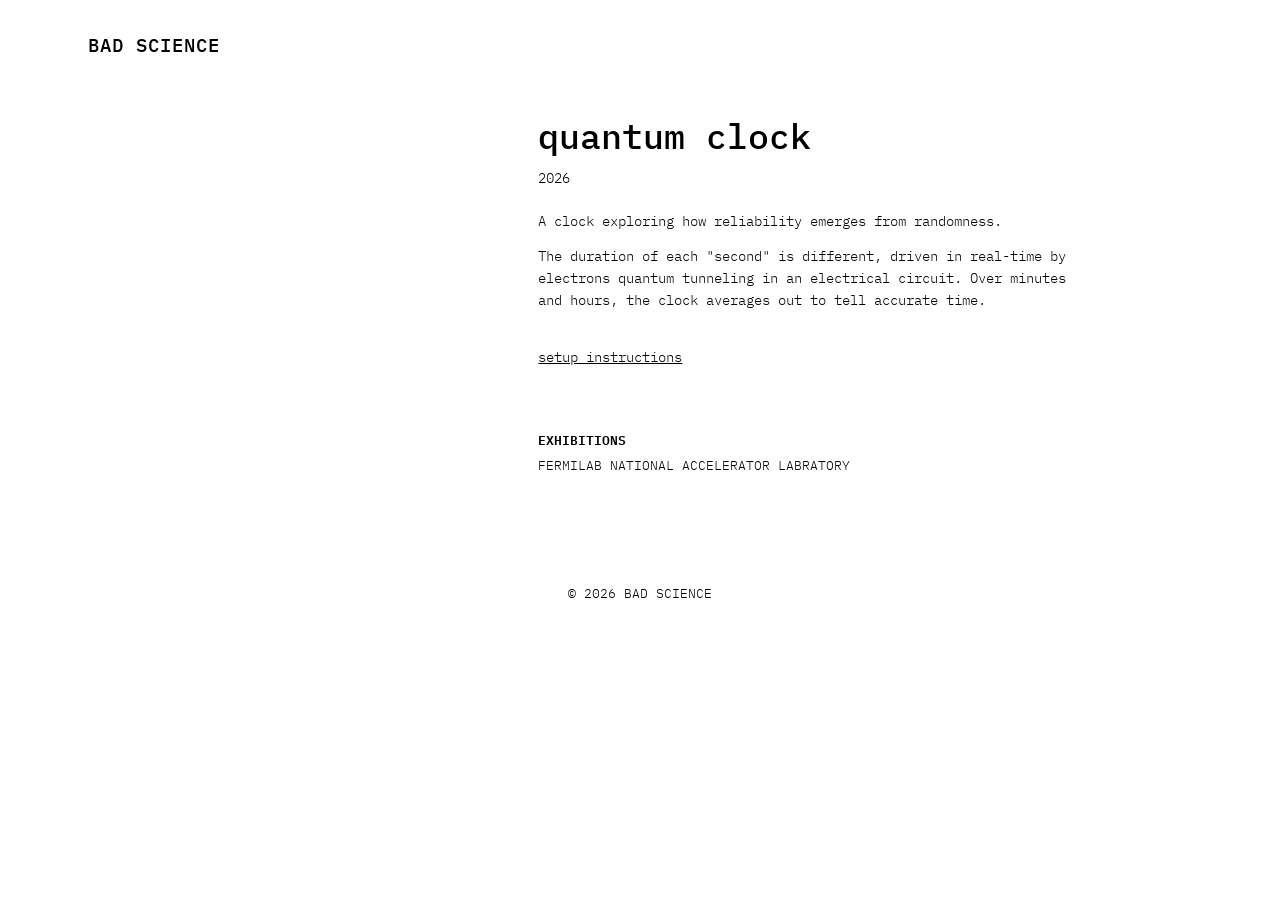
==== works/quantumclock/index.html @ 7cb830bb "add quantum clock" ====
<!DOCTYPE html>
<html lang="en">

<head>
    <meta charset="UTF-8">
    <meta name="viewport" content="width=device-width, initial-scale=1.0">
    <link rel="preconnect" href="https://fonts.googleapis.com">
    <link rel="preconnect" href="https://fonts.gstatic.com" crossorigin>
    <link
        href="https://fonts.googleapis.com/css2?family=IBM+Plex+Mono:ital,wght@0,100;0,200;0,300;0,400;0,500;0,600;0,700;1,100;1,200;1,300;1,400;1,500;1,600;1,700&family=Playfair+Display:ital,wght@0,400..900;1,400..900&display=swap"
        rel="stylesheet">
    <meta name="description" content="A clock exploring how certainty emerges from randomness.">
    <title>QUANTUM CLOCK - BAD SCIENCE</title>
    <meta property="og:site_name" content="Bad Science">
    <link rel="stylesheet" href="../../style.css">
    <link rel="icon" type="image/png" href="img/favicon.png">
</head>

<body>
    <div class="page">
        <nav class="site-nav">
            <h1><a href="../">BAD SCIENCE</a></h1>
        </nav>
        <div class="work-header">
            <div class="work-header-image">
                <!-- <img src="../img/impossiblerooms/square-glitch.png" alt="impossible rooms"> -->
            </div>
            <div class="work-text">
                <h1 class="work-name">quantum clock</h1>
                <p class="work-year">2026</p>
                <div class="artist-statement">
                    <p>A clock exploring how reliability emerges from randomness.</p>
                    <p>The duration of each "second" is different, driven in real-time by electrons quantum tunneling in an electrical circuit. Over minutes and hours, the clock averages out to tell accurate time.</p>
                    <br>
                    <p><a href="setup.html">setup instructions</a></p>
                </div>
                <div class="work-exhibitions">
                    <p class="work-exhibitions-label">EXHIBITIONS</p>
                    <p class="exhibition-entry">FERMILAB NATIONAL ACCELERATOR LABRATORY</p>
                </div>
            </div>
        </div>
        <!-- <div class="img-gallery">
            <div class="media-credit-wrapper">
                <video id="ir-video" src="../img/impossiblerooms/preview.webm" alt="lagu hantu preview" loop autoplay muted></video>
                <button class="mute-btn" onclick="(function(btn){var v=document.getElementById('ir-video');v.muted=!v.muted;btn.textContent=v.muted?'UNMUTE VIDEO':'MUTE VIDEO';})(this)">UNMUTE VIDEO</button>
                <p class="media-credit">recorded live at <a href="https://ccrma.stanford.edu/">stanford CCRMA</a></p>
            </div>
        </div> -->
        <footer>
            <p>© 2026 BAD SCIENCE</p>
        </footer>
    </div>
</body>

</html>
---- style.css ----
/* ─── Reset ─── */

* {
  margin: 0;
  padding: 0;
  box-sizing: border-box;
}

/* ─── Global ─── */

body {
  overflow-x: hidden;
  font-family: 'IBM Plex Mono', monospace;
}

a {
  color: inherit;
}

h1 {
  font-size: inherit;
  font-weight: inherit;
}

h2 {
  font-weight: inherit;
}

p {
  font-weight: 300;
  line-height: 1.6;
}

li {
  margin-bottom: 1em;
}

footer {
  width: 100%;
  padding: 1em;
  text-align: center;
  font-size: 0.8em;
}

/* ─── Page layout ─── */

.page {
  max-width: 1200px;
  margin: 0 auto;
  padding: 0 3em;
}

/* ─── Site navigation ─── */

.site-nav {
  padding: 2em 0 1.5em 0;
}

.site-nav a {
  font-weight: 500;
  font-size: 1.2em;
  letter-spacing: 0.05em;
  text-decoration: none;
}

.site-nav a:hover {
  font-style: italic;
}

/* ─── Index homepage ─── */

.image-container {
  width: 100%;
  height: 80vh;
  margin-top: 10vh;
  margin-bottom: 30vh;
  overflow: hidden;
}

.image-container img {
  width: 100%;
  height: 100%;
  object-fit: contain;
  object-position: center;
  display: block;
}

.fixed-text {
  position: fixed;
  top: 50%;
  left: 2.5em;
  transform: translateY(-50%);
  font-weight: 500;
  font-size: 2.5em;
  color: black;
  white-space: nowrap;
  text-align: left;
}

.home-tagline {
  font-size: 0.35em;
  font-weight: 400;
  margin-top: 0.3em;
}

.homepage-section-block {
  position: relative;
  width: 100%;
  height: 600px;
  background-size: cover;
  background-position: center;
  background-repeat: no-repeat;
  display: flex;
  align-items: flex-end;
  justify-content: center;
  filter: grayscale(100%);
}

.homepage-section-link {
  position: relative;
  z-index: 1;
  color: #fff;
  text-decoration: none;
  font-family: 'IBM Plex Mono', monospace;
  font-size: 1.7em;
  font-weight: 400;
  text-transform: uppercase;
  padding-bottom: 0.5em;
}

.homepage-section-link:hover {
  font-style: italic;
}

/* ─── Work pages ─── */

.work-header {
  display: flex;
  flex-direction: row;
  padding: 2em 0;
  gap: 4em;
  align-items: flex-start;
  margin-bottom: 4em;
}

.work-header-image {
  flex: 0 0 35%;
  max-width: 35%;
}

.work-header-image img {
  width: 100%;
  height: auto;
  display: block;
}

.work-text {
  flex: 1;
  max-width: 550px;
  display: flex;
  flex-direction: column;
  justify-content: center;
}

.work-name {
  font-weight: 500;
  font-size: 2.2em;
  margin-bottom: 0.2em;
}

.work-year {
  font-size: 0.9em;
  margin-bottom: 1.5em;
}

.artist-statement {
  font-weight: 300;
  font-size: 0.85em;
  line-height: 1.6;
}

.artist-statement p {
  margin-bottom: 1em;
}

.work-exhibitions {
  margin-top: 3em;
}

.work-exhibitions-label {
  font-weight: 600;
  font-size: 0.8em;
  margin-bottom: 0.4em;
}

.exhibition-entry {
  font-size: 0.8em;
  line-height: 1.5;
}

.img-gallery {
  display: flex;
  flex-direction: row;
  flex-wrap: wrap;
  gap: 2em;
  align-items: flex-start;
  justify-content: flex-start;
  margin-bottom: 5em;
}

.img-gallery img,
.img-gallery video {
  max-width: 100%;
  width: auto;
  height: auto;
  flex-shrink: 0;
  display: block;
  object-fit: contain;
  object-position: top left;
  filter: grayscale(10%);
  margin-bottom: 5px;
}

.img-gallery img {
    max-height: 50vh;
}

.media-credit-wrapper {
  position: relative;
  display: inline-flex;
  flex-direction: column;
  align-items: flex-end;
}

.mute-btn {
  position: absolute;
  top: 1em;
  left: 1em;
  background: white;
  border: none;
  padding: 0.5em 0.7em;
  font-family: 'IBM Plex Mono', monospace;
  font-size: 0.7em;
  font-weight: 400;
  cursor: pointer;
  z-index: 10;
}

.media-credit {
  font-size: 0.7em;
  font-style: italic;
  margin: 0;
  color: gray;
}

/* ─── Responsive ─── */

@media (max-width: 1000px) {
  .work-header {
    flex-direction: column;
    padding: 1em 0;
  }

  .work-header-image {
    flex: 0 0 100%;
    max-width: 550px;
  }

  .img-gallery {
    flex-direction: column;
    align-items: flex-start;
  }

  .img-gallery img {
    width: 100%;
    height: auto;
    max-width: 550px;
  }
}

@media (max-width: 768px) {
  body {
    min-height: 100vh;
    display: flex;
    flex-direction: column;
    justify-content: center;
    padding-bottom: 16vh;
  }

  .image-container {
    height: auto;
    margin-top: 0;
  }

  .image-container img {
    height: auto;
    object-fit: initial;
  }

  .fixed-text {
    position: static;
    transform: none;
    top: auto;
    left: auto;
    padding: 0.75em 1em 2em 1em;
    font-size: 2em;
    white-space: normal;
  }
}
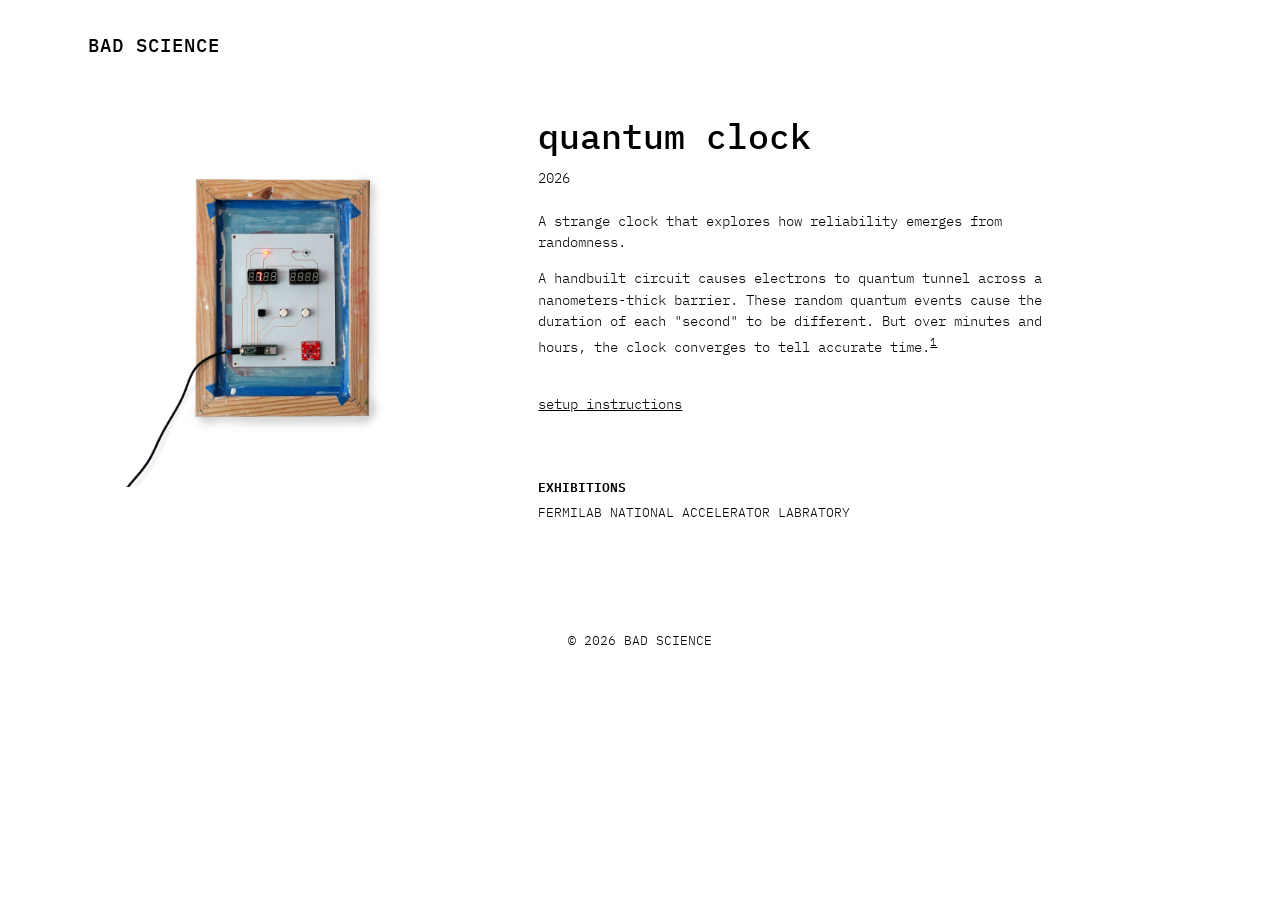
==== commit c838d110: "add quantum clock documentation" ====
--- a/works/quantumclock/index.html
+++ b/works/quantumclock/index.html
@@ -13,7 +13,7 @@
     <title>QUANTUM CLOCK - BAD SCIENCE</title>
     <meta property="og:site_name" content="Bad Science">
     <link rel="stylesheet" href="../../style.css">
-    <link rel="icon" type="image/png" href="img/favicon.png">
+    <link rel="icon" type="image/png" href="../../img/favicon.png">
 </head>
 
 <body>
@@ -23,14 +23,22 @@
         </nav>
         <div class="work-header">
             <div class="work-header-image">
-                <!-- <img src="../img/impossiblerooms/square-glitch.png" alt="impossible rooms"> -->
+                <img src="../../img/quantumclock/random-clock-iso.png" alt="quantum clock">
             </div>
             <div class="work-text">
                 <h1 class="work-name">quantum clock</h1>
                 <p class="work-year">2026</p>
                 <div class="artist-statement">
-                    <p>A clock exploring how reliability emerges from randomness.</p>
-                    <p>The duration of each "second" is different, driven in real-time by electrons quantum tunneling in an electrical circuit. Over minutes and hours, the clock averages out to tell accurate time.</p>
+                    <p>A strange clock that explores how reliability emerges from randomness.</p>
+                    <p>A handbuilt circuit causes electrons to quantum tunnel across a nanometers-thick barrier. These random quantum events cause the duration of each "second" to be different. But over minutes and hours, the clock converges to tell accurate time.<sup style="cursor:pointer; text-decoration: underline;" onclick="var el=document.getElementById('footnote-1');el.style.display=el.style.display==='none'?'block':'none'">1</sup></p>
+                    <div id="footnote-1" style="display:none; padding: 1em; background-color: #f9f9f9;">
+                        <p>There's a ~50% chance that the clock will be off by a second. But it is virtually impossible that it will be off by a minute——in fact, any of the following would be more likely:</p>
+                        <ul style="padding-left:2em;">
+                            <li>Correctly choosing a single random grain of sand from all the beaches on Earth</li>
+                            <li>Flipping a coin and getting heads 73 times in a row</li>
+                            <li>Winning the powerball lottery 3 times back-to-back</li>
+                        </ul>
+                    </div>
                     <br>
                     <p><a href="setup.html">setup instructions</a></p>
                 </div>
